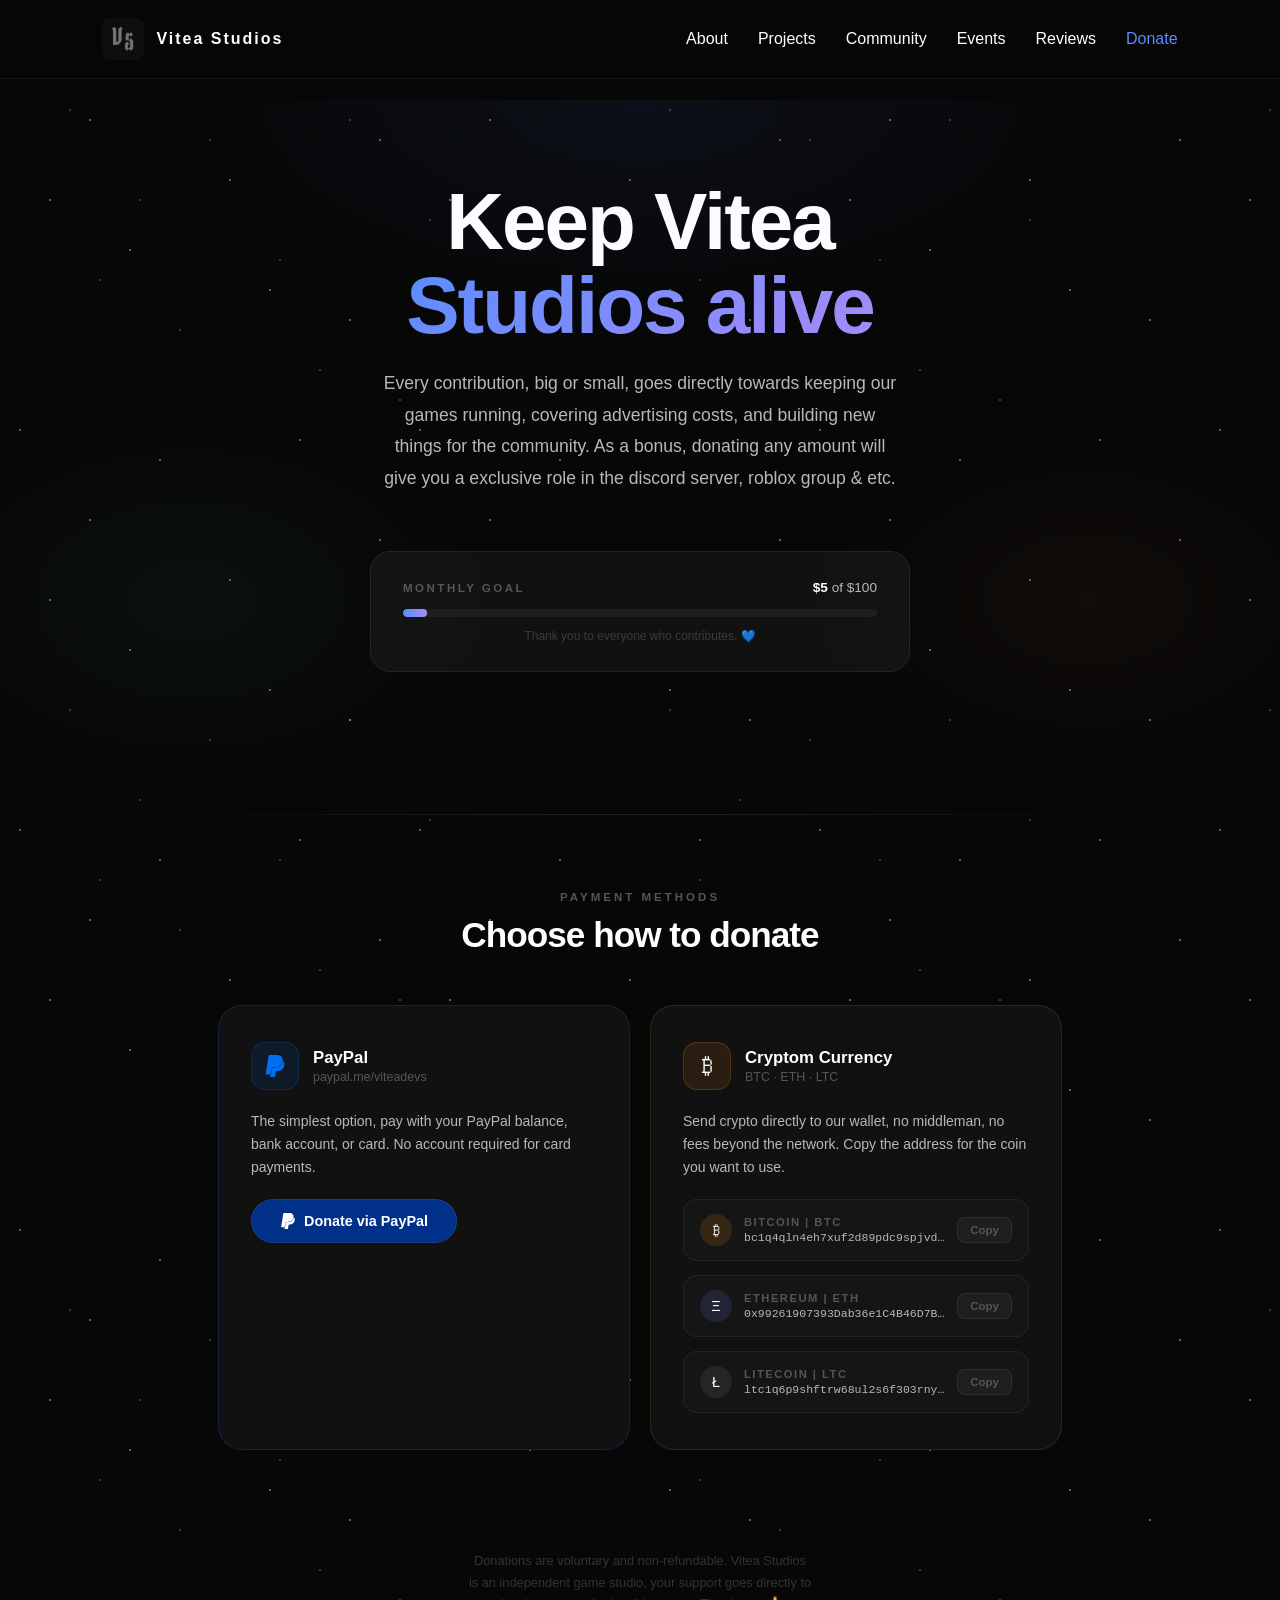
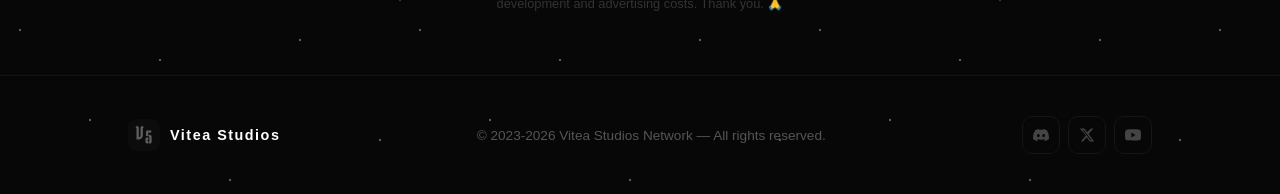
==== donate/index.html @ 9868fdab "Add files via upload" ====
<!DOCTYPE html>
<html lang="en">
<head>
    <meta charset="UTF-8">
    <meta name="viewport" content="width=device-width, initial-scale=1.0">
    <meta name="description" content="Support Vitea Studios — help us keep building games and growing the community.">
    <meta name="theme-color" content="#070707">
    <link rel="icon" type="image/x-icon" href="/favicon.ico">
    <link rel="icon" type="image/png" sizes="32x32" href="/favicon-32.png">
    <link rel="apple-touch-icon" sizes="180x180" href="/favicon-180.png">
    <title>Donate to Vitea Studios</title>
    <link rel="stylesheet" href="/style.css">
    <style>
        .donate-page { position:relative; z-index:1; padding-top:100px; }

        /* HERO */
        .donate-hero {
            padding: 80px 10% 70px;
            text-align: center;
            position: relative;
            overflow: hidden;
        }
        .donate-hero-glow {
            position:absolute; inset:0; pointer-events:none;
            background:
                radial-gradient(ellipse 55% 45% at 50% 0%, rgba(91,140,255,0.07) 0%, transparent 70%),
                radial-gradient(ellipse 35% 40% at 15% 70%, rgba(100,220,150,0.05) 0%, transparent 70%),
                radial-gradient(ellipse 35% 40% at 85% 70%, rgba(255,160,80,0.04) 0%, transparent 70%);
        }
        .donate-hero h1 {
            font-size: clamp(2.8rem, 7vw, 5rem);
            font-weight: 900;
            letter-spacing: -2px;
            line-height: 1.05;
            margin-bottom: 20px;
        }
        .donate-hero h1 span {
            background: linear-gradient(135deg, #5b8cff 0%, #a78bfa 100%);
            -webkit-background-clip: text;
            background-clip: text;
            -webkit-text-fill-color: transparent;
        }
        .donate-hero > p {
            color: var(--text-muted);
            font-size: clamp(.95rem, 2vw, 1.1rem);
            line-height: 1.8;
            max-width: 520px;
            margin: 0 auto 56px;
        }

        /* GOAL BAR */
        .goal-wrap {
            max-width: 540px;
            margin: 0 auto 72px;
            background: var(--bg-card);
            border: 1px solid var(--border);
            border-radius: 20px;
            padding: 28px 32px;
        }
        .goal-header {
            display: flex;
            justify-content: space-between;
            align-items: baseline;
            margin-bottom: 14px;
        }
        .goal-label {
            font-size: .72rem;
            font-weight: 700;
            letter-spacing: 2.5px;
            text-transform: uppercase;
            color: #555;
        }
        .goal-amounts {
            font-size: .85rem;
            color: var(--text-muted);
        }
        .goal-amounts strong { color: #fff; font-weight: 700; }
        .goal-track {
            height: 8px;
            background: rgba(255,255,255,0.05);
            border-radius: 100px;
            overflow: hidden;
        }
        .goal-fill {
            height: 100%;
            border-radius: 100px;
            background: linear-gradient(90deg, #5b8cff 0%, #a78bfa 100%);
            width: 0%;
            transition: width 1.2s cubic-bezier(.4,0,.2,1);
        }
        .goal-note {
            margin-top: 12px;
            font-size: .75rem;
            color: #3a3a3a;
            text-align: center;
        }

        /* DIVIDER */
        .donate-divider {
            height: 1px;
            background: linear-gradient(to right, transparent, var(--border), transparent);
            margin: 0 10%;
        }

        /* METHODS SECTION */
        .donate-methods {
            padding: 72px 10% 100px;
            max-width: 1100px;
            margin: 0 auto;
        }
        .donate-methods-header {
            text-align: center;
            margin-bottom: 48px;
        }
        .section-label {
            display: inline-block;
            font-size: .72rem;
            font-weight: 700;
            letter-spacing: 3px;
            text-transform: uppercase;
            color: #555;
            margin-bottom: 12px;
        }
        .section-title {
            font-size: clamp(1.5rem, 3.5vw, 2.2rem);
            font-weight: 800;
            letter-spacing: -1px;
        }

        /* METHOD CARDS */
        .method-cards {
            display: grid;
            grid-template-columns: repeat(auto-fit, minmax(300px, 1fr));
            gap: 20px;
        }

        .method-card {
            background: var(--bg-card);
            border: 1px solid var(--border);
            border-radius: 24px;
            padding: 36px 32px;
            display: flex;
            flex-direction: column;
            gap: 20px;
            transition: border-color .3s, transform .3s;
        }
        .method-card:hover {
            border-color: var(--border-hover);
            transform: translateY(-4px);
        }

        /* PayPal card accent */
        .method-card.paypal-card { border-color: rgba(0,112,243,0.2); }
        .method-card.paypal-card:hover { border-color: rgba(0,112,243,0.45); box-shadow: 0 16px 40px rgba(0,112,243,0.07); }

        /* Crypto card accent */
        .method-card.crypto-card { border-color: rgba(247,147,26,0.15); }
        .method-card.crypto-card:hover { border-color: rgba(247,147,26,0.35); box-shadow: 0 16px 40px rgba(247,147,26,0.06); }

        .method-icon-row {
            display: flex;
            align-items: center;
            gap: 14px;
        }
        .method-icon {
            width: 48px;
            height: 48px;
            border-radius: 14px;
            display: flex;
            align-items: center;
            justify-content: center;
            font-size: 1.4rem;
            flex-shrink: 0;
        }
        .method-icon.pp  { background: rgba(0,112,243,0.1);   border: 1px solid rgba(0,112,243,0.2); }
        .method-icon.btc { background: rgba(247,147,26,0.1);  border: 1px solid rgba(247,147,26,0.2); }
        .method-icon.eth { background: rgba(98,126,234,0.1);  border: 1px solid rgba(98,126,234,0.2); }
        .method-icon.ltc { background: rgba(190,190,190,0.08); border: 1px solid rgba(190,190,190,0.15); }

        .method-name {
            font-size: 1.05rem;
            font-weight: 700;
        }
        .method-sub {
            font-size: .78rem;
            color: #555;
            margin-top: 2px;
        }
        .method-desc {
            color: var(--text-muted);
            font-size: .875rem;
            line-height: 1.65;
        }

        .btn-paypal {
            display: inline-flex;
            align-items: center;
            justify-content: center;
            gap: 8px;
            padding: 13px 28px;
            border-radius: 100px;
            font-size: .9rem;
            font-weight: 700;
            text-decoration: none;
            background: #003087;
            color: #fff;
            border: 1px solid rgba(255,255,255,0.08);
            transition: background .25s, transform .2s;
            align-self: flex-start;
        }
        .btn-paypal:hover { background: #0042b2; transform: translateY(-2px); }

        .crypto-coins { display: flex; flex-direction: column; gap: 14px; }

        .coin-row {
            background: rgba(255,255,255,0.02);
            border: 1px solid rgba(255,255,255,0.06);
            border-radius: 14px;
            padding: 14px 16px;
            display: flex;
            align-items: center;
            gap: 12px;
        }
        .coin-icon {
            width: 32px;
            height: 32px;
            border-radius: 50%;
            display: flex;
            align-items: center;
            justify-content: center;
            font-size: .9rem;
            flex-shrink: 0;
        }
        .coin-icon.btc { background: rgba(247,147,26,0.15); }
        .coin-icon.eth { background: rgba(98,126,234,0.15); }
        .coin-icon.ltc { background: rgba(190,190,190,0.1); }

        .coin-info { flex: 1; min-width: 0; }
        .coin-ticker {
            font-size: .7rem;
            font-weight: 700;
            letter-spacing: 1.5px;
            text-transform: uppercase;
            color: #555;
            margin-bottom: 3px;
        }
        .coin-address {
            font-size: .72rem;
            font-family: 'SF Mono', 'Fira Mono', monospace;
            color: var(--text-muted);
            white-space: nowrap;
            overflow: hidden;
            text-overflow: ellipsis;
        }
        .copy-btn {
            background: rgba(255,255,255,0.04);
            border: 1px solid rgba(255,255,255,0.08);
            border-radius: 8px;
            padding: 6px 12px;
            font-size: .72rem;
            font-weight: 600;
            color: #555;
            cursor: pointer;
            transition: background .2s, color .2s, border-color .2s;
            flex-shrink: 0;
            font-family: inherit;
        }
        .copy-btn:hover { background: rgba(255,255,255,0.08); color: #fff; border-color: rgba(255,255,255,0.15); }
        .copy-btn.copied { color: #4ade80; border-color: rgba(74,222,128,0.3); background: rgba(74,222,128,0.06); }

        /* NOTICE */
        .donate-notice {
            text-align: center;
            padding: 0 10% 60px;
            color: #333;
            font-size: .8rem;
            line-height: 1.7;
            max-width: 600px;
            margin: 0 auto;
        }

        @media (max-width: 640px) {
            .goal-wrap { padding: 22px 20px; }
            .method-card { padding: 28px 22px; }
            .donate-methods { padding: 56px 6% 80px; }
        }
    </style>
</head>
<body>

<div class="scroll-progress" id="scroll-progress"></div>
<div class="stars"></div>

<nav>
    <div class="logo">
        <a href="/" style="display:flex;align-items:center;gap:12px;text-decoration:none;color:inherit;">
            <img src="/logo.PNG" alt="Vitea Studios logo">
            <span>Vitea Studios</span>
        </a>
    </div>
    <div class="nav-links" id="nav-links">
        <a href="/#about">About</a>
        <a href="/#projects">Projects</a>
        <a href="/#community">Community</a>
        <a href="/events">Events</a>
        <a href="/reviews">Reviews</a>
        <a href="/donate" class="nav-active">Donate</a>
    </div>
    <button class="nav-toggle" id="nav-toggle" aria-label="Toggle navigation menu" aria-expanded="false">
        <span></span>
        <span></span>
        <span></span>
    </button>
</nav>

<main class="donate-page">

    <!-- HERO -->
    <section class="donate-hero">
        <div class="donate-hero-glow"></div>
        <h1>Keep Vitea<br><span>Studios alive</span></h1>
        <p>Every contribution, big or small, goes directly towards keeping our games running, covering advertising costs, and building new things for the community. As a bonus, donating any amount will give you a exclusive role in the discord server, roblox group & etc.</p>

        <!-- GOAL BAR -->
        <div class="goal-wrap">
            <div class="goal-header">
                <span class="goal-label">Monthly goal</span>
                <span class="goal-amounts"><strong id="goal-raised">$0</strong> of $100</span>
            </div>
            <div class="goal-track">
                <div class="goal-fill" id="goal-fill"></div>
            </div>
            <p class="goal-note">Thank you to everyone who contributes. 💙</p>
        </div>
    </section>

    <div class="donate-divider"></div>

    <!-- PAYMENT METHODS -->
    <section class="donate-methods">
        <div class="donate-methods-header">
            <span class="section-label">Payment methods</span>
            <h2 class="section-title">Choose how to donate</h2>
        </div>

        <div class="method-cards">

            <!-- PAYPAL -->
            <div class="method-card paypal-card">
                <div class="method-icon-row">
                    <div class="method-icon pp">
                        <svg viewBox="0 0 24 24" fill="#0070f3" width="22" height="22"><path d="M7.076 21.337H2.47a.641.641 0 0 1-.633-.74L4.944.901C5.026.382 5.474 0 5.998 0h7.46c2.57 0 4.578.543 5.69 1.81 1.01 1.15 1.304 2.42 1.012 4.287-.023.143-.047.288-.077.437-.983 5.05-4.349 6.797-8.647 6.797h-2.19c-.524 0-.968.382-1.05.9l-1.12 7.106zm14.146-14.42a3.35 3.35 0 0 0-.607-.541c-.013.076-.026.175-.041.254-.93 4.778-4.005 7.201-9.138 7.201h-2.19a.563.563 0 0 0-.556.479l-1.187 7.527h-.506l-.24 1.516a.56.56 0 0 0 .554.647h3.882c.46 0 .85-.334.922-.788.06-.26.76-4.852.816-5.09a.932.932 0 0 1 .923-.788h.58c3.76 0 6.705-1.528 7.565-5.946.36-1.847.174-3.388-.777-4.471z"/></svg>
                    </div>
                    <div>
                        <div class="method-name">PayPal</div>
                        <div class="method-sub">paypal.me/viteadevs</div>
                    </div>
                </div>
                <p class="method-desc">The simplest option, pay with your PayPal balance, bank account, or card. No account required for card payments.</p>
                <a href="https://paypal.me/viteadevs" target="_blank" rel="noopener" class="btn-paypal">
                    <svg viewBox="0 0 24 24" fill="currentColor" width="16" height="16"><path d="M7.076 21.337H2.47a.641.641 0 0 1-.633-.74L4.944.901C5.026.382 5.474 0 5.998 0h7.46c2.57 0 4.578.543 5.69 1.81 1.01 1.15 1.304 2.42 1.012 4.287-.023.143-.047.288-.077.437-.983 5.05-4.349 6.797-8.647 6.797h-2.19c-.524 0-.968.382-1.05.9l-1.12 7.106zm14.146-14.42a3.35 3.35 0 0 0-.607-.541c-.013.076-.026.175-.041.254-.93 4.778-4.005 7.201-9.138 7.201h-2.19a.563.563 0 0 0-.556.479l-1.187 7.527h-.506l-.24 1.516a.56.56 0 0 0 .554.647h3.882c.46 0 .85-.334.922-.788.06-.26.76-4.852.816-5.09a.932.932 0 0 1 .923-.788h.58c3.76 0 6.705-1.528 7.565-5.946.36-1.847.174-3.388-.777-4.471z"/></svg>
                    Donate via PayPal
                </a>
            </div>

            <!-- CRYPTO -->
            <div class="method-card crypto-card">
                <div class="method-icon-row">
                    <div class="method-icon btc">₿</div>
                    <div>
                        <div class="method-name">Cryptom Currency</div>
                        <div class="method-sub">BTC · ETH · LTC</div>
                    </div>
                </div>
                <p class="method-desc">Send crypto directly to our wallet, no middleman, no fees beyond the network. Copy the address for the coin you want to use.</p>

                <div class="crypto-coins">
                    <div class="coin-row">
                        <div class="coin-icon btc">₿</div>
                        <div class="coin-info">
                            <div class="coin-ticker">Bitcoin | BTC</div>
                            <div class="coin-address">bc1q4qln4eh7xuf2d89pdc9spjvd05knqt9xl0msgl</div>
                        </div>
                        <button class="copy-btn" data-addr="bc1q4qln4eh7xuf2d89pdc9spjvd05knqt9xl0msgl">Copy</button>
                    </div>
                    <div class="coin-row">
                        <div class="coin-icon eth">Ξ</div>
                        <div class="coin-info">
                            <div class="coin-ticker">Ethereum | ETH</div>
                            <div class="coin-address">0x99261907393Dab36e1C4B46D7B5Fb546F333E03B</div>
                        </div>
                        <button class="copy-btn" data-addr="0x99261907393Dab36e1C4B46D7B5Fb546F333E03B">Copy</button>
                    </div>
                    <div class="coin-row">
                        <div class="coin-icon ltc">Ł</div>
                        <div class="coin-info">
                            <div class="coin-ticker">Litecoin | LTC</div>
                            <div class="coin-address">ltc1q6p9shftrw68ul2s6f303rnyr9awjzqn8g2nusz</div>
                        </div>
                        <button class="copy-btn" data-addr="ltc1q6p9shftrw68ul2s6f303rnyr9awjzqn8g2nusz">Copy</button>
                    </div>
                </div>
            </div>

        </div>
    </section>

    <p class="donate-notice">Donations are voluntary and non-refundable. Vitea Studios is an independent game studio, your support goes directly to development and advertising costs. Thank you. 🙏</p>

</main>

<footer>
    <div class="footer-inner">
        <div class="footer-logo">
            <img src="/logo.PNG" alt="Vitea Studios">
            <span>Vitea Studios</span>
        </div>
        <p class="footer-copy">© 2023-2026 Vitea Studios Network — All rights reserved.</p>
        <div class="footer-links">
            <a href="https://discord.gg/pdv" target="_blank" rel="noopener" aria-label="Discord">
                <svg viewBox="0 0 127.14 96.36" fill="currentColor"><path d="M107.7 8.07A105.15 105.15 0 0 0 81.47 0a72.06 72.06 0 0 0-3.36 6.83 97.68 97.68 0 0 0-29.11 0A72.37 72.37 0 0 0 45.64 0a105.89 105.89 0 0 0-26.25 8.09C2.79 32.65-1.71 56.6.54 80.21a105.73 105.73 0 0 0 32.17 16.15 77.7 77.7 0 0 0 6.89-11.11 68.42 68.42 0 0 1-10.85-5.18c.91-.66 1.8-1.34 2.66-2a75.57 75.57 0 0 0 64.32 0c.87.71 1.76 1.39 2.66 2a68.68 68.68 0 0 1-10.87 5.19 77 77 0 0 0 6.89 11.1 105.25 105.25 0 0 0 32.19-16.14c2.64-27.38-4.51-51.11-18.9-72.15ZM42.45 65.69C36.18 65.69 31 60 31 53s5-12.74 11.43-12.74S54 46 53.89 53s-5.05 12.69-11.44 12.69Zm42.24 0C78.41 65.69 73.25 60 73.25 53s5-12.74 11.44-12.74S96.23 46 96.12 53s-5.04 12.69-11.43 12.69Z"/></svg>
            </a>
            <a href="https://x.com/viteadev" target="_blank" rel="noopener" aria-label="Twitter / X">
                <svg viewBox="0 0 24 24" fill="currentColor"><path d="M18.244 2.25h3.308l-7.227 8.26 8.502 11.24H16.17l-4.714-6.231-5.401 6.231H2.744l7.73-8.835L1.254 2.25H8.08l4.253 5.622 5.911-5.622zm-1.161 17.52h1.833L7.084 4.126H5.117z"/></svg>
            </a>
            <a href="https://www.youtube.com/@viteastudios" target="_blank" rel="noopener" aria-label="YouTube">
                <svg viewBox="0 0 24 24" fill="currentColor"><path d="M23.498 6.186a3.016 3.016 0 0 0-2.122-2.136C19.505 3.545 12 3.545 12 3.545s-7.505 0-9.377.505A3.017 3.017 0 0 0 .502 6.186C0 8.07 0 12 0 12s0 3.93.502 5.814a3.016 3.016 0 0 0 2.122 2.136c1.871.505 9.376.505 9.376.505s7.505 0 9.377-.505a3.015 3.015 0 0 0 2.122-2.136C24 15.93 24 12 24 12s0-3.93-.502-5.814zM9.545 15.568V8.432L15.818 12l-6.273 3.568z"/></svg>
            </a>
        </div>
    </div>
</footer>

<script src="/script.js"></script>
<script>
    window.addEventListener("load", () => {
        const fill = document.getElementById("goal-fill");
        const raised = document.getElementById("goal-raised");
        const goal = 100;
        const current = 5; 
        const pct = Math.min((current / goal) * 100, 100);
        setTimeout(() => {
            fill.style.width = pct + "%";
            raised.textContent = "$" + current;
        }, 300);
    });

    document.querySelectorAll(".copy-btn").forEach(btn => {
        btn.addEventListener("click", () => {
            navigator.clipboard.writeText(btn.dataset.addr).then(() => {
                btn.textContent = "Copied!";
                btn.classList.add("copied");
                setTimeout(() => { btn.textContent = "Copy"; btn.classList.remove("copied"); }, 2000);
            });
        });
    });
</script>

</body>
</html>
---- style.css ----
:root{
    --bg: #070707;
    --bg-card: #111111;
    --border: #222222;
    --border-hover: #555555;
    --text: #ffffff;
    --text-muted: #b8b8b8;
    --accent: #5b8cff;
    --accent-hover: #7da3ff;
    --secondary-btn: #1c1c1c;
    --radius: 16px;
}

*{
    margin:0;
    padding:0;
    box-sizing:border-box;
}

html{
    scroll-behavior:smooth;
}

body{
    font-family:-apple-system,BlinkMacSystemFont,"Segoe UI",sans-serif;
    background:var(--bg);
    color:var(--text);
    overflow-x:hidden;
    position:relative;
}

/* STARFIELD */
.stars{
    position:fixed;
    top:0;
    left:0;
    width:100%;
    height:100%;
    z-index:0;
    pointer-events:none;
}

.stars::before,
.stars::after{
    content:"";
    position:absolute;
    top:0;
    left:0;
    width:200%;
    height:200%;
    background-image:
        radial-gradient(1.5px 1.5px at 20px 30px, #ffffff 100%, transparent 100%),
        radial-gradient(1px 1px at 90px 120px, #ffffff 100%, transparent 100%),
        radial-gradient(1.5px 1.5px at 160px 60px, #ffffff 100%, transparent 100%),
        radial-gradient(1px 1px at 230px 180px, #ffffff 100%, transparent 100%),
        radial-gradient(1.5px 1.5px at 300px 40px, #ffffff 100%, transparent 100%),
        radial-gradient(1px 1px at 50px 200px, #ffffff 100%, transparent 100%),
        radial-gradient(1.5px 1.5px at 380px 140px, #ffffff 100%, transparent 100%),
        radial-gradient(1px 1px at 130px 250px, #ffffff 100%, transparent 100%),
        radial-gradient(1px 1px at 270px 290px, #ffffff 100%, transparent 100%),
        radial-gradient(1.5px 1.5px at 350px 320px, #ffffff 100%, transparent 100%);
    background-repeat:repeat;
    background-size:400px 400px;
    opacity:.35;
    animation:starDrift 120s linear infinite;
}

.stars::after{
    background-size:600px 600px;
    background-position:50px 80px;
    opacity:.2;
    animation:starDrift 200s linear infinite reverse, twinkle 6s ease-in-out infinite;
}

@keyframes starDrift{
    from{ transform:translate(0,0); }
    to{ transform:translate(-400px,-400px); }
}

@keyframes twinkle{
    0%, 100%{ opacity:.2; }
    50%{ opacity:.6; }
}

/* Ensure content sits above starfield */
nav, header, section, footer, main{
    position:relative;
    z-index:1;
}

a{
    color:inherit;
}

/* SCROLL PROGRESS BAR */
.scroll-progress{
    position:fixed;
    top:0;
    left:0;
    height:2px;
    width:0%;
    background:linear-gradient(90deg, var(--accent), #a78bfa);
    z-index:9999;
    transition:width .1s linear;
    pointer-events:none;
}

/* Focus states for accessibility */
a:focus-visible,
button:focus-visible{
    outline:2px solid var(--accent);
    outline-offset:3px;
}

/* NAV */
nav{
    position:fixed;
    width:100%;
    top:0;
    display:flex;
    justify-content:space-between;
    align-items:center;
    padding:18px 8%;
    backdrop-filter:blur(20px);
    background:rgba(7,7,7,.75);
    border-bottom:1px solid rgba(255,255,255,0.05);
    z-index:1000;
}

.logo{
    display:flex;
    align-items:center;
    gap:12px;
    font-weight:700;
    letter-spacing:2px;
    animation:logoIntro 1s ease;
}

.logo img{
    width:42px;
    height:42px;
    border-radius:8px;
}

.nav-links{
    display:flex;
    gap:30px;
}

.nav-links a{
    color:white;
    text-decoration:none;
    transition:color .3s;
    font-weight:500;
}

.nav-links a:hover{
    color:var(--accent);
}

/* Mobile nav toggle (hidden on desktop) */
.nav-toggle{
    display:none;
    flex-direction:column;
    justify-content:center;
    align-items:center;
    gap:6px;
    width:32px;
    height:32px;
    background:none;
    border:none;
    cursor:pointer;
    padding:0;
    position:relative;
}

.nav-toggle span{
    display:block;
    width:22px;
    height:2px;
    background:white;
    border-radius:2px;
    transition:transform .35s ease, opacity .25s ease;
    position:absolute;
}

.nav-toggle span:nth-child(1){
    transform:translateY(-6px);
}

.nav-toggle span:nth-child(2){
    transform:translateY(0);
}

.nav-toggle span:nth-child(3){
    transform:translateY(6px);
}

.nav-toggle.open span:nth-child(1){
    transform:translateY(0) rotate(45deg);
}

.nav-toggle.open span:nth-child(2){
    opacity:0;
}

.nav-toggle.open span:nth-child(3){
    transform:translateY(0) rotate(-45deg);
}

/* HERO */
.hero{
    min-height:100vh;
    display:flex;
    justify-content:center;
    align-items:center;
    text-align:center;
    padding:0 20px;
}

.hero-content{
    max-width:900px;
    animation:heroFade 1.2s ease;
}

.hero h1{
    font-size:clamp(2.5rem, 7vw, 5rem);
    line-height:1.1;
    margin-bottom:25px;
    letter-spacing:-1px;
    background:linear-gradient(135deg, #ffffff 0%, #c8d8ff 50%, #ffffff 100%);
    background-size:200% auto;
    -webkit-background-clip:text;
    background-clip:text;
    -webkit-text-fill-color:transparent;
    animation:heroShimmer 6s linear infinite;
}

@keyframes heroShimmer{
    0%{ background-position:0% center; }
    100%{ background-position:200% center; }
}

.hero p{
    color:var(--text-muted);
    font-size:clamp(1rem, 2vw, 1.2rem);
    line-height:1.8;
    max-width:650px;
    margin:0 auto;
}

.hero-buttons{
    margin-top:35px;
}

.btn{
    display:inline-flex;
    align-items:center;
    justify-content:center;
    gap:9px;
    padding:16px 32px;
    margin:8px;
    border-radius:12px;
    text-decoration:none;
    color:white;
    background:var(--accent);
    font-weight:600;
    transition:transform .3s, background .3s;
}

.btn:hover{
    transform:translateY(-5px);
    background:var(--accent-hover);
}

.secondary{
    background:var(--secondary-btn);
    border:1px solid var(--border);
}

.secondary:hover{
    background:#272727;
}

/* SECTIONS */
section{
    padding:120px 10%;
}

/* ANIMATION BASE */
.reveal{
    opacity:0;
    transform:translateY(40px);
    transition:all .8s ease;
}

.reveal.active{
    opacity:1;
    transform:translateY(0);
}

/* TITLES */
h2{
    text-align:center;
    font-size:clamp(2rem, 5vw, 3rem);
    margin-bottom:50px;
}

/* GRID */
.stats-grid{
    display:grid;
    grid-template-columns:repeat(4,1fr);
    gap:25px;
    perspective:1000px;
}

.project-grid{
    display:grid;
    grid-template-columns:repeat(auto-fit,minmax(250px,1fr));
    gap:25px;
}

/* STAT CARDS - refined dashboard style */
.stat-card{
    background:linear-gradient(160deg, var(--bg-card) 0%, #0c0c0c 100%);
    border:1px solid var(--border);
    border-radius:var(--radius);
    padding:38px 28px;
    text-align:left;
    display:flex;
    flex-direction:column;
    gap:14px;
    position:relative;
    transition:.4s;
}

@property --border-angle{
    syntax:'<angle>';
    initial-value:0deg;
    inherits:false;
}

.stat-card::before{
    content:"";
    position:absolute;
    inset:-2px;
    border-radius:var(--radius);
    padding:2px;
    background:conic-gradient(from var(--border-angle), transparent 0%, var(--accent) 12%, transparent 24%);
    -webkit-mask:linear-gradient(#fff 0 0) content-box, linear-gradient(#fff 0 0);
    -webkit-mask-composite:xor;
    mask-composite:exclude;
    opacity:0;
    transition:opacity .3s;
    pointer-events:none;
}

.stat-card:hover::before{
    opacity:1;
    animation:spinBorder 2.5s linear infinite;
}

@keyframes spinBorder{
    to{ --border-angle:360deg; }
}

.stat-icon{
    width:44px;
    height:44px;
    border-radius:12px;
    background:rgba(91,140,255,0.1);
    display:flex;
    align-items:center;
    justify-content:center;
    color:var(--accent);
}

.stat-icon svg{
    width:22px;
    height:22px;
}

.stat-card h3{
    font-size:clamp(1.4rem, 2.6vw, 2.1rem);
    font-weight:700;
    line-height:1;
    background:linear-gradient(135deg, #ffffff 0%, #a8b8d8 100%);
    -webkit-background-clip:text;
    background-clip:text;
    -webkit-text-fill-color:transparent;
    white-space:nowrap;
    letter-spacing:-0.5px;
}

.stat-card p{
    color:var(--text-muted);
    font-size:.95rem;
    letter-spacing:.3px;
}

/* GLOW HOVER EFFECT */
.stat-card:hover,
.project-card:hover{
    transform:translateY(-8px);
    border-color:var(--border-hover);
    box-shadow:0 12px 30px rgba(0,0,0,0.4), 0 0 25px rgba(91,140,255,0.08);
}

/* STAGGERED CARD REVEAL */
.stats-grid .stat-card:nth-child(1){ transition-delay:.05s; }
.stats-grid .stat-card:nth-child(2){ transition-delay:.12s; }
.stats-grid .stat-card:nth-child(3){ transition-delay:.19s; }
.stats-grid .stat-card:nth-child(4){ transition-delay:.26s; }

.project-grid .project-card:nth-child(1){ transition-delay:.05s; }
.project-grid .project-card:nth-child(2){ transition-delay:.15s; }
.project-grid .project-card:nth-child(3){ transition-delay:.25s; }

.prizes-grid .prize-card:nth-child(1){ transition-delay:.05s; }
.prizes-grid .prize-card:nth-child(2){ transition-delay:.1s; }
.prizes-grid .prize-card:nth-child(3){ transition-delay:.15s; }
.prizes-grid .prize-card:nth-child(4){ transition-delay:.2s; }
.prizes-grid .prize-card:nth-child(5){ transition-delay:.25s; }
.prizes-grid .prize-card:nth-child(6){ transition-delay:.3s; }

/* Cards start hidden and slide up on section reveal */
.stat-card,
.project-card,
.prize-card{
    opacity:0;
    transform:translateY(24px);
    transition:opacity .5s ease, transform .5s ease, border-color .4s, box-shadow .4s;
}

section.active .stat-card,
section.active .project-card,
section.active .prize-card{
    opacity:1;
    transform:translateY(0);
}

/* Keep hover working after reveal */
section.active .stat-card:hover,
section.active .project-card:hover{
    transform:translateY(-8px);
}

section.active .prize-card:hover{
    transform:translateY(-8px);
}

/* PROJECT CARDS */
.project-card{
    background:var(--bg-card);
    border:1px solid var(--border);
    border-radius:var(--radius);
    padding:35px;
    transition:.4s;
    position:relative;
}

.project-card h3{
    margin:14px 0 12px;
    letter-spacing:1px;
}

.project-card p{
    color:var(--text-muted);
    line-height:1.7;
}

/* PROJECT STATUS BADGE */
.project-status{
    display:inline-block;
    font-size:.75rem;
    font-weight:700;
    letter-spacing:1px;
    text-transform:uppercase;
    padding:4px 12px;
    border-radius:20px;
    background:#2a2a2a;
    color:#999;
}

.project-status.active{
    background:rgba(91,140,255,0.15);
    color:var(--accent);
}

/* ABOUT */
.about-text{
    max-width:900px;
    margin:auto;
    text-align:center;
    color:var(--text-muted);
    line-height:2;
    font-size:1.1rem;
}

/* COMMUNITY */
.community-links{
    display:flex;
    justify-content:center;
    flex-wrap:wrap;
    gap:20px;
}

.community-links a{
    text-decoration:none;
    color:white;
    background:var(--bg-card);
    border:1px solid var(--border);
    padding:16px 24px;
    border-radius:12px;
    font-weight:500;
    transition:.3s;
    display:flex;
    align-items:center;
    gap:10px;
}

.community-links a svg{
    width:18px;
    height:18px;
    flex-shrink:0;
    opacity:.8;
    transition:opacity .3s;
}

.community-links a:hover svg{
    opacity:1;
}

.community-links a:hover{
    transform:translateY(-5px);
    border-color:var(--border-hover);
    box-shadow:0 0 15px rgba(91,140,255,0.12);
}

.community-link.discord:hover{
    border-color:#5865F2;
    color:#5865F2;
    box-shadow:0 0 15px rgba(88,101,242,0.25);
}

.community-link.youtube:hover{
    border-color:#FF0000;
    color:#FF0000;
    box-shadow:0 0 15px rgba(255,0,0,0.25);
}

.community-link.roblox:hover{
    border-color:#ffffff;
    color:#ffffff;
    box-shadow:0 0 15px rgba(255,255,255,0.2);
}

.community-link.twitter:hover{
    border-color:#1D9BF0;
    color:#1D9BF0;
    box-shadow:0 0 15px rgba(29,155,240,0.25);
}

.community-link.paypal:hover{
    border-color:#00C851;
    color:#00C851;
    box-shadow:0 0 15px rgba(0,200,81,0.25);
}


.rf-already{
    display:flex;
    align-items:center;
    gap:16px;
    padding:8px 0;
    color:var(--text-muted);
}

.rf-already span{
    font-size:1.8rem;
    color:#4caf50;
}

.rf-already p{
    font-size:.95rem;
    line-height:1.5;
}

/* REVIEWS PAGE */
.reviews-page{
    max-width:800px;
    margin:0 auto;
    padding:140px 5% 80px;
}

.reviews-page-header{
    text-align:center;
    margin-bottom:50px;
}

.reviews-page-header h1{
    font-size:clamp(2.5rem, 6vw, 4rem);
    font-weight:800;
    margin-bottom:24px;
    letter-spacing:-1px;
    background:linear-gradient(135deg, #ffffff 0%, #c8d8ff 50%, #ffffff 100%);
    background-size:200% auto;
    -webkit-background-clip:text;
    background-clip:text;
    -webkit-text-fill-color:transparent;
    animation:heroShimmer 6s linear infinite;
}

.reviews-page-header .reviews-subtitle{
    margin-top:0;
    font-size:1.1rem;
}

.nav-active{
    color:var(--accent) !important;
}

/* REVIEWS SECTION */
.reviews-subtitle{
    text-align:center;
    color:var(--text-muted);
    margin-top:-30px;
    margin-bottom:40px;
    font-size:1rem;
}

.review-form-card{
    background:var(--bg-card);
    border:1px solid var(--border);
    border-radius:20px;
    padding:32px;
    max-width:680px;
    margin:0 auto 50px;
}

.review-form-top{
    display:flex;
    align-items:flex-end;
    justify-content:space-between;
    gap:16px;
    margin-bottom:16px;
    flex-wrap:wrap;
}

.rf-field{
    display:flex;
    flex-direction:column;
    gap:8px;
    flex:1;
}

.rf-field label{
    font-size:.8rem;
    letter-spacing:.5px;
    color:#666;
    text-transform:uppercase;
    font-weight:600;
}

.rf-field input,
.rf-field textarea{
    background:#0a0a0a;
    border:1px solid var(--border);
    border-radius:10px;
    color:white;
    font-family:inherit;
    font-size:.95rem;
    padding:12px 16px;
    outline:none;
    transition:border-color .3s;
    resize:none;
}

.rf-field input:focus,
.rf-field textarea:focus{
    border-color:var(--accent);
}

.rf-field textarea{
    height:100px;
    width:100%;
}

.rf-stars{
    display:flex;
    gap:4px;
    padding-bottom:2px;
    flex-shrink:0;
}

.rf-stars span{
    font-size:2rem;
    color:#333;
    cursor:pointer;
    transition:color .15s, transform .15s;
    line-height:1;
}

.rf-stars span.active,
.rf-stars span.hover{
    color:#f5a623;
}

.rf-stars span:hover{
    transform:scale(1.2);
}

.rf-form-footer{
    display:flex;
    align-items:center;
    justify-content:space-between;
    margin-top:16px;
    flex-wrap:wrap;
    gap:12px;
}

.rf-char-count{
    font-size:.8rem;
    color:#444;
}

.rf-submit{
    margin:0;
    padding:12px 28px;
    font-size:.95rem;
}

.rf-notice{
    font-size:.75rem;
    color:#333;
    margin-top:12px;
    text-align:center;
}

/* REVIEWS LIST */
/* RATING SUMMARY */
.rating-summary{
    display:flex;
    align-items:center;
    gap:32px;
    background:var(--bg-card);
    border:1px solid var(--border);
    border-radius:20px;
    padding:28px 32px;
    max-width:680px;
    margin:0 auto 40px;
}

.rating-big{
    display:flex;
    flex-direction:column;
    align-items:center;
    gap:4px;
    flex-shrink:0;
}

.rating-number{
    font-size:3.5rem;
    font-weight:800;
    line-height:1;
    background:linear-gradient(135deg,#fff 0%,#a8b8d8 100%);
    -webkit-background-clip:text;
    background-clip:text;
    -webkit-text-fill-color:transparent;
}

.rating-stars-big{
    color:#f5a623;
    font-size:1.2rem;
    letter-spacing:2px;
}

.rating-count{
    font-size:.75rem;
    color:#444;
    margin-top:2px;
}

.rating-bars{
    flex:1;
    display:flex;
    flex-direction:column;
    gap:7px;
}

.rating-bar-row{
    display:flex;
    align-items:center;
    gap:10px;
    font-size:.78rem;
    color:#555;
}

.rating-bar-row span:first-child{
    width:10px;
    text-align:right;
    flex-shrink:0;
}

.rating-bar-track{
    flex:1;
    height:5px;
    background:#1a1a1a;
    border-radius:99px;
    overflow:hidden;
}

.rating-bar-fill{
    height:100%;
    background:#f5a623;
    border-radius:99px;
    width:0%;
    transition:width .8s ease;
}

.rating-bar-row span:last-child{
    width:24px;
    text-align:right;
    flex-shrink:0;
}

/* RATING SUMMARY - score only */
.rating-summary{
    display:flex;
    align-items:center;
    justify-content:center;
    margin:0 auto 20px;
    background:none;
    border:none;
    padding:0;
}

.rating-big{
    display:flex;
    flex-direction:column;
    align-items:center;
    gap:6px;
}

.rating-number{
    font-size:4rem;
    font-weight:800;
    line-height:1;
    background:linear-gradient(135deg,#fff 0%,#a8b8d8 100%);
    -webkit-background-clip:text;
    background-clip:text;
    -webkit-text-fill-color:transparent;
}

.rating-stars-big{
    color:#f5a623;
    font-size:1.4rem;
    letter-spacing:3px;
}

.rating-count{
    font-size:.8rem;
    color:#444;
    letter-spacing:.5px;
}

/* DIAGONAL HORIZONTAL MARQUEE */
.reviews-marquee-wrap{
    position:relative;
    width:100%;
    overflow:hidden;
    height:180px;
    margin-top:40px;
}

.reviews-track{
    display:flex;
    gap:20px;
    width:max-content;
    animation:scrollRight 30s linear infinite;
    will-change:transform;
    padding:20px 0;
}

@keyframes scrollRight{
    0%  { transform:translateX(-50%); }
    100%{ transform:translateX(0); }
}

.review-card{
    background:var(--bg-card);
    border:1px solid var(--border);
    border-radius:16px;
    padding:20px 24px;
    display:flex;
    flex-direction:column;
    gap:8px;
    flex-shrink:0;
    width:280px;
}

.review-header{
    display:flex;
    align-items:center;
    justify-content:space-between;
    gap:8px;
}

.review-name{
    font-weight:700;
    font-size:.9rem;
    white-space:nowrap;
    overflow:hidden;
    text-overflow:ellipsis;
}

.review-stars{
    color:#f5a623;
    font-size:.9rem;
    letter-spacing:1px;
    flex-shrink:0;
}

.review-text{
    color:var(--text-muted);
    font-size:.82rem;
    line-height:1.55;
    display:-webkit-box;
    -webkit-line-clamp:3;
    -webkit-box-orient:vertical;
    overflow:hidden;
}

.review-date{
    font-size:.72rem;
    color:#333;
}

/* Fade left/right edges */
.reviews-fade-left,
.reviews-fade-right{
    position:absolute;
    top:0;
    bottom:0;
    width:120px;
    pointer-events:none;
    z-index:2;
}

.reviews-fade-left{
    left:0;
    background:linear-gradient(to right, var(--bg) 0%, transparent 100%);
}

.reviews-fade-right{
    right:0;
    background:linear-gradient(to left, var(--bg) 0%, transparent 100%);
}

.reviews-empty-state{
    text-align:center;
    color:#333;
    padding:40px 0;
    font-size:.95rem;
}

.reviews-loading-text{
    color:#333;
    padding:60px 40px;
    font-size:.9rem;
    white-space:nowrap;
}

@keyframes shake{
    0%,100%{ transform:translateX(0); }
    25%{ transform:translateX(-6px); }
    75%{ transform:translateX(6px); }
}

/* REVIEWS EMPTY */
.reviews-empty{
    grid-column:1/-1;
    text-align:center;
    color:#333;
    padding:40px 0;
    font-size:.95rem;
}

/* COMPETITION SECTION */
.competition{
    padding:80px 10%;
    position:relative;
    overflow:hidden;
    text-align:center;
}

.comp-glow-left{
    position:absolute;
    top:50%;
    left:-100px;
    transform:translateY(-50%);
    width:350px;
    height:350px;
    background:radial-gradient(circle, rgba(255,180,0,0.07) 0%, transparent 70%);
    pointer-events:none;
}

.comp-glow-right{
    position:absolute;
    top:50%;
    right:-100px;
    transform:translateY(-50%);
    width:350px;
    height:350px;
    background:radial-gradient(circle, rgba(91,140,255,0.08) 0%, transparent 70%);
    pointer-events:none;
}

.competition-header{
    margin-bottom:60px;
}

.comp-eyebrow{
    display:inline-flex;
    align-items:center;
    gap:8px;
    font-size:.8rem;
    font-weight:700;
    letter-spacing:2px;
    text-transform:uppercase;
    color:#f5a623;
    margin-bottom:16px;
}

.comp-live-dot{
    width:7px;
    height:7px;
    border-radius:50%;
    background:#f5a623;
    box-shadow:0 0 8px #f5a623;
    animation:pulse 2s ease-in-out infinite;
    display:inline-block;
}

.comp-title{
    font-size:clamp(2rem, 5vw, 3.5rem);
    font-weight:800;
    margin-bottom:14px;
    letter-spacing:-1px;
}

.comp-subtitle{
    color:var(--text-muted);
    font-size:1.05rem;
    max-width:560px;
    margin:0 auto 40px;
    line-height:1.7;
}

/* COUNTDOWN TIMER */
.comp-timer{
    display:inline-flex;
    align-items:center;
    gap:8px;
    background:rgba(255,255,255,0.03);
    border:1px solid rgba(255,255,255,0.07);
    border-radius:16px;
    padding:20px 32px;
}

.timer-block{
    display:flex;
    flex-direction:column;
    align-items:center;
    gap:4px;
    min-width:52px;
}

.timer-block span{
    font-size:2.2rem;
    font-weight:800;
    line-height:1;
    font-variant-numeric:tabular-nums;
    background:linear-gradient(135deg, #fff 0%, #a8b8d8 100%);
    -webkit-background-clip:text;
    background-clip:text;
    -webkit-text-fill-color:transparent;
}

.timer-block label{
    font-size:.65rem;
    letter-spacing:1.5px;
    text-transform:uppercase;
    color:#555;
    font-weight:600;
}

.timer-sep{
    font-size:1.8rem;
    font-weight:800;
    color:#333;
    margin-bottom:14px;
}

.timer-ended{
    color:#555;
    font-size:1rem;
    letter-spacing:1px;
}

/* PRIZES GRID */
.prizes-grid{
    display:grid;
    grid-template-columns:repeat(3, 1fr);
    gap:20px;
    max-width:900px;
    margin:0 auto 50px;
}

.prize-card{
    background:var(--bg-card);
    border:1px solid var(--border);
    border-radius:20px;
    padding:32px 20px;
    display:flex;
    flex-direction:column;
    align-items:center;
    gap:8px;
    position:relative;
    transition:.35s;
}

.prize-card:hover{
    transform:translateY(-8px);
}

.prize-rank{
    font-size:.75rem;
    font-weight:700;
    letter-spacing:1.5px;
    text-transform:uppercase;
    color:#555;
}

.prize-icon{
    font-size:2rem;
    line-height:1;
    margin:4px 0;
}

.prize-amount{
    font-size:1.7rem;
    font-weight:800;
    line-height:1;
}

.prize-label{
    font-size:.8rem;
    color:var(--text-muted);
    letter-spacing:1px;
    text-transform:uppercase;
    font-weight:600;
}

/* Gold */
.prize-card.gold{
    border-color:rgba(255,193,7,0.3);
    background:linear-gradient(160deg, #111 0%, #1a1500 100%);
}
.prize-card.gold .prize-amount{
    color:#FFD700;
}
.prize-card.gold:hover{
    box-shadow:0 12px 30px rgba(255,193,7,0.12);
    border-color:rgba(255,193,7,0.5);
}

/* Silver */
.prize-card.silver{
    border-color:rgba(192,192,192,0.25);
    background:linear-gradient(160deg, #111 0%, #151515 100%);
}
.prize-card.silver .prize-amount{
    color:#C0C0C0;
}
.prize-card.silver:hover{
    box-shadow:0 12px 30px rgba(192,192,192,0.1);
    border-color:rgba(192,192,192,0.4);
}

/* Bronze */
.prize-card.bronze{
    border-color:rgba(205,127,50,0.25);
    background:linear-gradient(160deg, #111 0%, #160f08 100%);
}
.prize-card.bronze .prize-amount{
    color:#CD7F32;
}
.prize-card.bronze:hover{
    box-shadow:0 12px 30px rgba(205,127,50,0.1);
    border-color:rgba(205,127,50,0.4);
}

/* Basic */
.prize-card.basic .prize-amount{
    color:var(--text-muted);
}

/* CTA */
.comp-cta{
    display:flex;
    flex-direction:column;
    align-items:center;
    gap:14px;
}

.comp-ends{
    color:#444;
    font-size:.85rem;
    letter-spacing:.5px;
}

@media(max-width:768px){
    .prizes-grid{
        grid-template-columns:repeat(2,1fr);
    }
    .comp-timer{
        padding:16px 20px;
        gap:6px;
    }
    .timer-block span{
        font-size:1.6rem;
    }
    .timer-block{
        min-width:40px;
    }
}

@media(max-width:480px){
    .prizes-grid{
        grid-template-columns:1fr 1fr;
    }
}

/* FOOTER */
footer{
    padding:40px 10%;
    border-top:1px solid rgba(255,255,255,0.05);
}

.footer-inner{
    display:flex;
    align-items:center;
    justify-content:space-between;
    flex-wrap:wrap;
    gap:20px;
}

.footer-logo{
    display:flex;
    align-items:center;
    gap:10px;
    font-weight:700;
    letter-spacing:1.5px;
    font-size:.9rem;
}

.footer-logo img{
    width:32px;
    height:32px;
    border-radius:8px;
    opacity:.8;
}

.footer-copy{
    color:#555;
    font-size:.85rem;
}

.footer-links{
    display:flex;
    gap:8px;
}

.footer-links a{
    color:#444;
    text-decoration:none;
    width:38px;
    height:38px;
    border-radius:10px;
    display:flex;
    align-items:center;
    justify-content:center;
    border:1px solid rgba(255,255,255,0.06);
    transition:color .3s, border-color .3s, background .3s, transform .3s;
}

.footer-links a svg{
    width:16px;
    height:16px;
}

.footer-links a:nth-child(1):hover{ color:#5865F2; border-color:#5865F2; background:rgba(88,101,242,0.1); transform:translateY(-3px); }
.footer-links a:nth-child(2):hover{ color:#ffffff; border-color:#ffffff; background:rgba(255,255,255,0.06); transform:translateY(-3px); }
.footer-links a:nth-child(3):hover{ color:#FF0000; border-color:#FF0000; background:rgba(255,0,0,0.1); transform:translateY(-3px); }

@media(max-width:768px){
    .game-banner-inner{
        flex-direction:column;
        text-align:center;
        padding:40px 30px;
        gap:30px;
    }
    .game-desc{
        margin:0 auto 28px;
    }
    .game-eyebrow{
        justify-content:center;
    }
    .game-title{
        text-align:center;
    }
    .footer-inner{
        flex-direction:column;
        align-items:center;
        text-align:center;
    }
}

/* ANIMATIONS */
@keyframes heroFade{
    from{opacity:0;transform:translateY(60px);}
    to{opacity:1;transform:translateY(0);}
}

@keyframes logoIntro{
    from{opacity:0;transform:translateX(-20px);}
    to{opacity:1;transform:translateX(0);}
}

/* MOBILE */
@media(max-width:768px){

    .stats-grid{
        grid-template-columns:repeat(2,1fr);
    }

    .nav-toggle{
        display:flex;
    }

    .nav-links{
        position:absolute;
        top:100%;
        left:0;
        right:0;
        flex-direction:column;
        align-items:center;
        gap:0;
        background:rgba(7,7,7,.85);
        backdrop-filter:blur(20px);
        max-height:0;
        overflow:hidden;
        transition:max-height .4s ease;
    }

    .nav-links.open{
        max-height:300px;
    }

    .nav-links a{
        padding:18px 0;
        width:100%;
        text-align:center;
    }

    .hero h1{
        font-size:2.7rem;
    }

    h2{
        font-size:2rem;
    }

    .hero p{
        font-size:1rem;
    }

    section{
        padding:80px 6%;
    }
}

@media(max-width:480px){
    .stats-grid{
        grid-template-columns:1fr;
    }
}
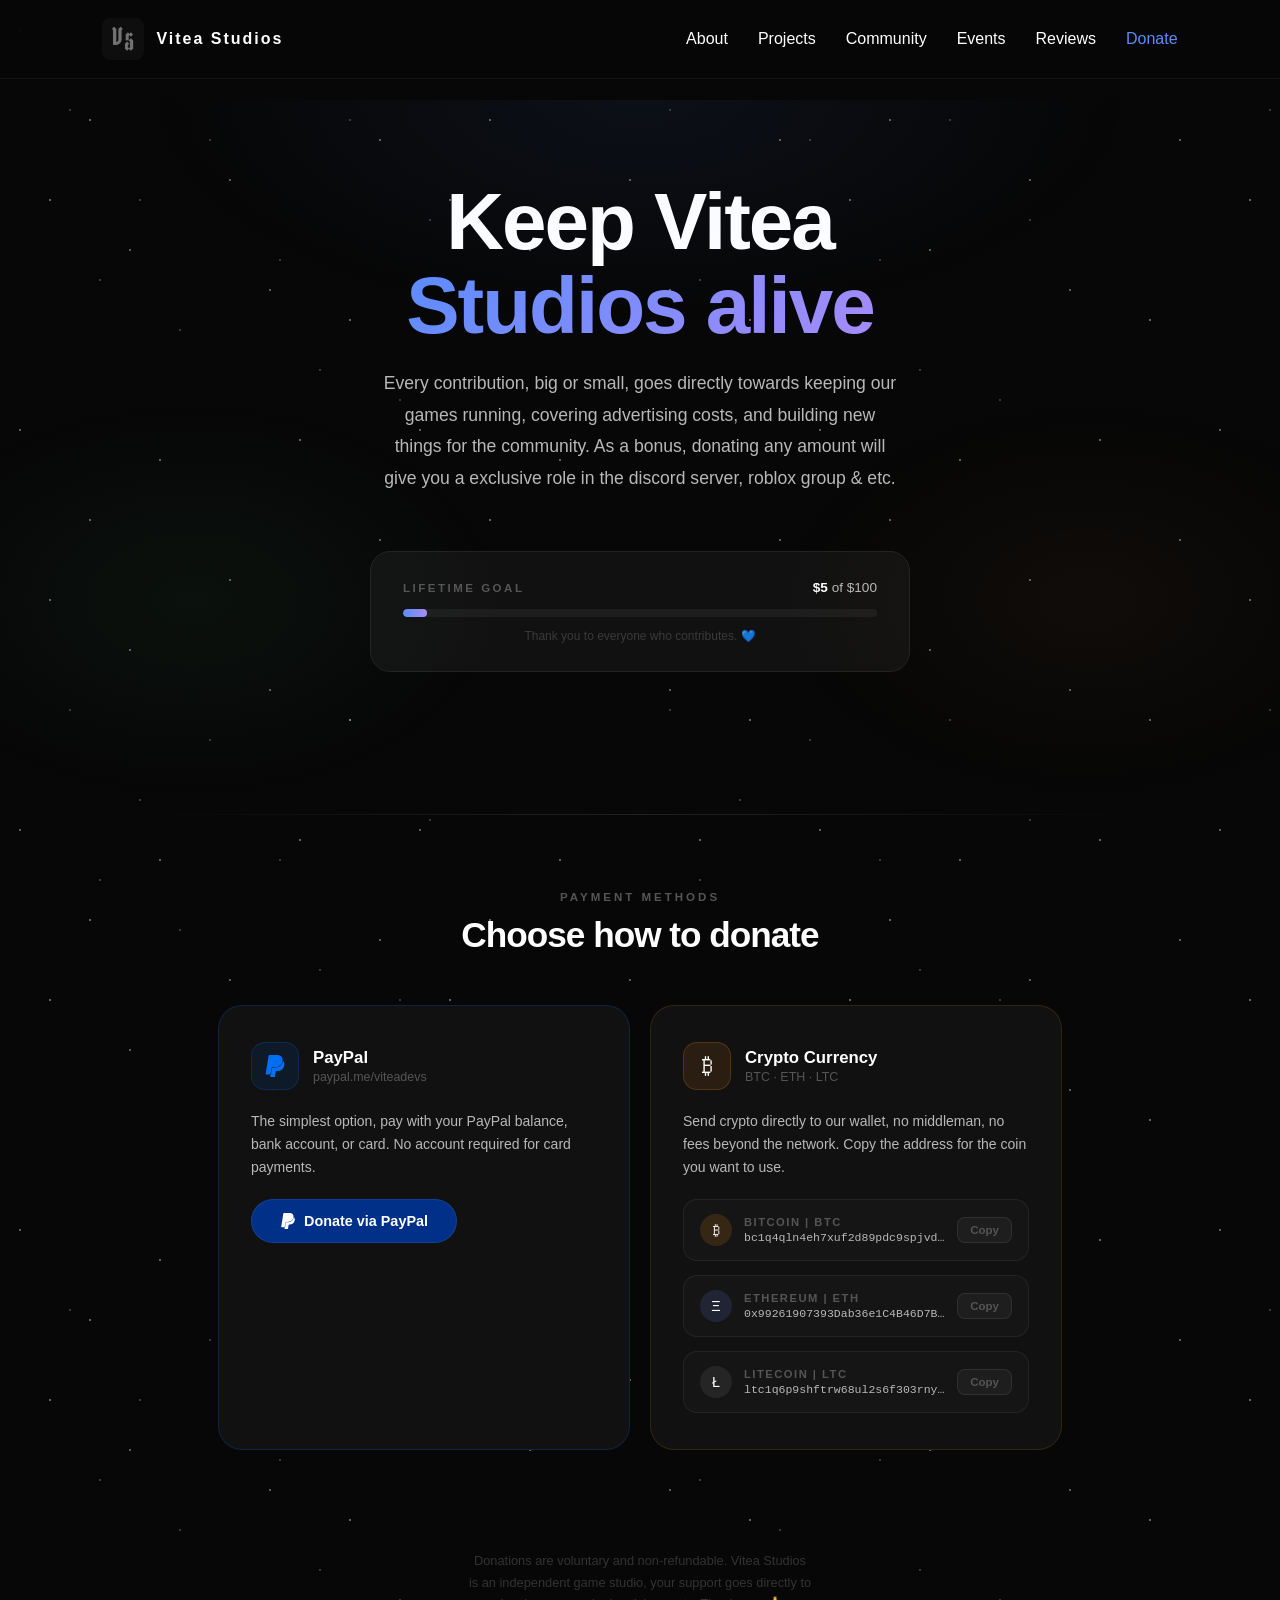
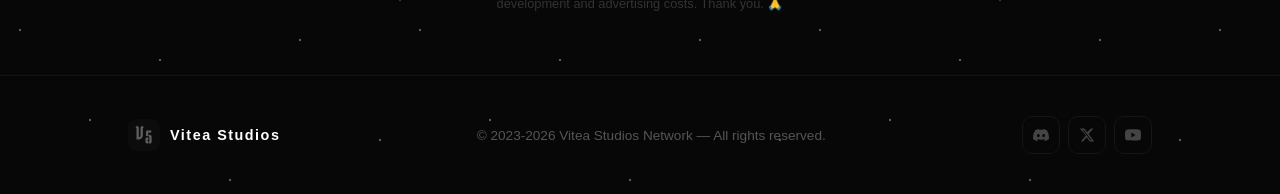
==== commit 70c076f6: "Add files via upload" ====
--- a/donate/index.html
+++ b/donate/index.html
@@ -324,7 +324,7 @@
         <!-- GOAL BAR -->
         <div class="goal-wrap">
             <div class="goal-header">
-                <span class="goal-label">Monthly goal</span>
+                <span class="goal-label">Lifetime goal</span>
                 <span class="goal-amounts"><strong id="goal-raised">$0</strong> of $100</span>
             </div>
             <div class="goal-track">
@@ -363,12 +363,11 @@
                 </a>
             </div>
 
-            <!-- CRYPTO -->
             <div class="method-card crypto-card">
                 <div class="method-icon-row">
                     <div class="method-icon btc">₿</div>
                     <div>
-                        <div class="method-name">Cryptom Currency</div>
+                        <div class="method-name">Crypto Currency</div>
                         <div class="method-sub">BTC · ETH · LTC</div>
                     </div>
                 </div>
